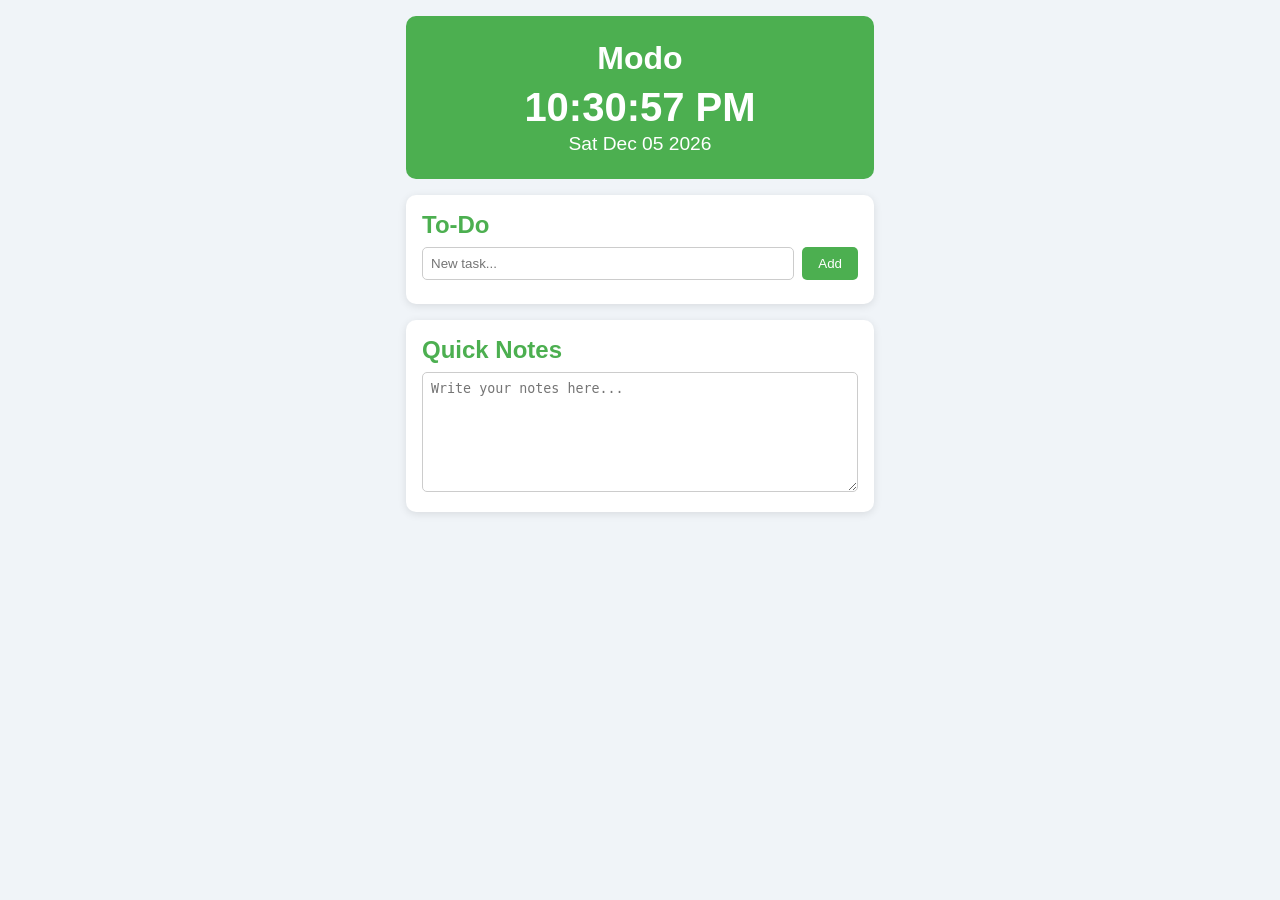
==== index.html @ 969c3216 "Update index.html" ====
<!DOCTYPE html>
<html lang="en">
<head>
  <meta charset="UTF-8" />
  <meta name="viewport" content="width=device-width, initial-scale=1.0" />
  <meta name="apple-mobile-web-app-capable" content="yes" />
  <meta name="apple-mobile-web-app-status-bar-style" content="default" />
  <link rel="manifest" href="manifest.json" />
  <title>Modo</title>
  <link rel="stylesheet" href="style.css" />
  <!-- Early SW registration -->
  <script>
    if ('serviceWorker' in navigator) {
      navigator.serviceWorker.register('/sw.js?v=4', { scope: '/' })
        .then(reg => {
          console.log('SW registered');
          // Force waiting worker to activate immediately
          if (reg.waiting) reg.waiting.postMessage({ type: 'SKIP_WAITING' });
          reg.addEventListener('updatefound', () => {
            const newWorker = reg.installing;
            if (newWorker) {
              newWorker.addEventListener('statechange', () => {
                if (newWorker.state === 'installed' && navigator.serviceWorker.controller) {
                  newWorker.postMessage({ type: 'SKIP_WAITING' });
                }
              });
            }
          });
        })
        .catch(err => console.error('SW registration failed', err));

      // If a new SW takes control, reload the page once to ensure it's fully under control
      navigator.serviceWorker.addEventListener('controllerchange', () => {
        if (!window.reloadedForSW) {
          window.reloadedForSW = true;
          window.location.reload();
        }
      });
    }
  </script>
</head>
<body>
  <header>
    <h1>Modo</h1>
    <div id="clock"></div>
    <div id="date"></div>
  </header>

  <main>
    <section id="todo-section">
      <h2>To-Do</h2>
      <form id="todo-form">
        <input type="text" id="todo-input" placeholder="New task..." required />
        <button type="submit">Add</button>
      </form>
      <ul id="todo-list"></ul>
    </section>

    <section id="notes-section">
      <h2>Quick Notes</h2>
      <textarea id="notes-area" placeholder="Write your notes here..."></textarea>
    </section>
  </main>

  <script src="app.js"></script>
</body>
</html>
---- style.css ----
* {
  margin: 0;
  padding: 0;
  box-sizing: border-box;
}

body {
  font-family: 'Segoe UI', Tahoma, Geneva, Verdana, sans-serif;
  background: #f0f4f8;
  color: #333;
  max-width: 500px;
  margin: auto;
  padding: 1rem;
}

header {
  text-align: center;
  background: #4caf50;
  color: white;
  padding: 1.5rem;
  border-radius: 10px;
  margin-bottom: 1rem;
}

#clock {
  font-size: 2.5rem;
  font-weight: bold;
  margin-top: 0.5rem;
}

#date {
  font-size: 1.2rem;
  margin-top: 0.2rem;
}

main {
  display: flex;
  flex-direction: column;
  gap: 1rem;
}

section {
  background: white;
  padding: 1rem;
  border-radius: 10px;
  box-shadow: 0 2px 8px rgba(0,0,0,0.1);
}

h2 {
  margin-bottom: 0.5rem;
  color: #4caf50;
}

form {
  display: flex;
  gap: 0.5rem;
  margin-bottom: 0.5rem;
}

input[type="text"] {
  flex: 1;
  padding: 0.5rem;
  border: 1px solid #ccc;
  border-radius: 5px;
}

button {
  background: #4caf50;
  color: white;
  border: none;
  padding: 0.5rem 1rem;
  border-radius: 5px;
  cursor: pointer;
}

button:hover {
  background: #45a049;
}

#todo-list {
  list-style: none;
}

#todo-list li {
  display: flex;
  align-items: center;
  gap: 0.5rem;
  padding: 0.5rem 0;
  border-bottom: 1px solid #eee;
}

#todo-list li.completed span {
  text-decoration: line-through;
  color: #888;
}

#notes-area {
  width: 100%;
  height: 120px;
  padding: 0.5rem;
  border: 1px solid #ccc;
  border-radius: 5px;
  resize: vertical;
}
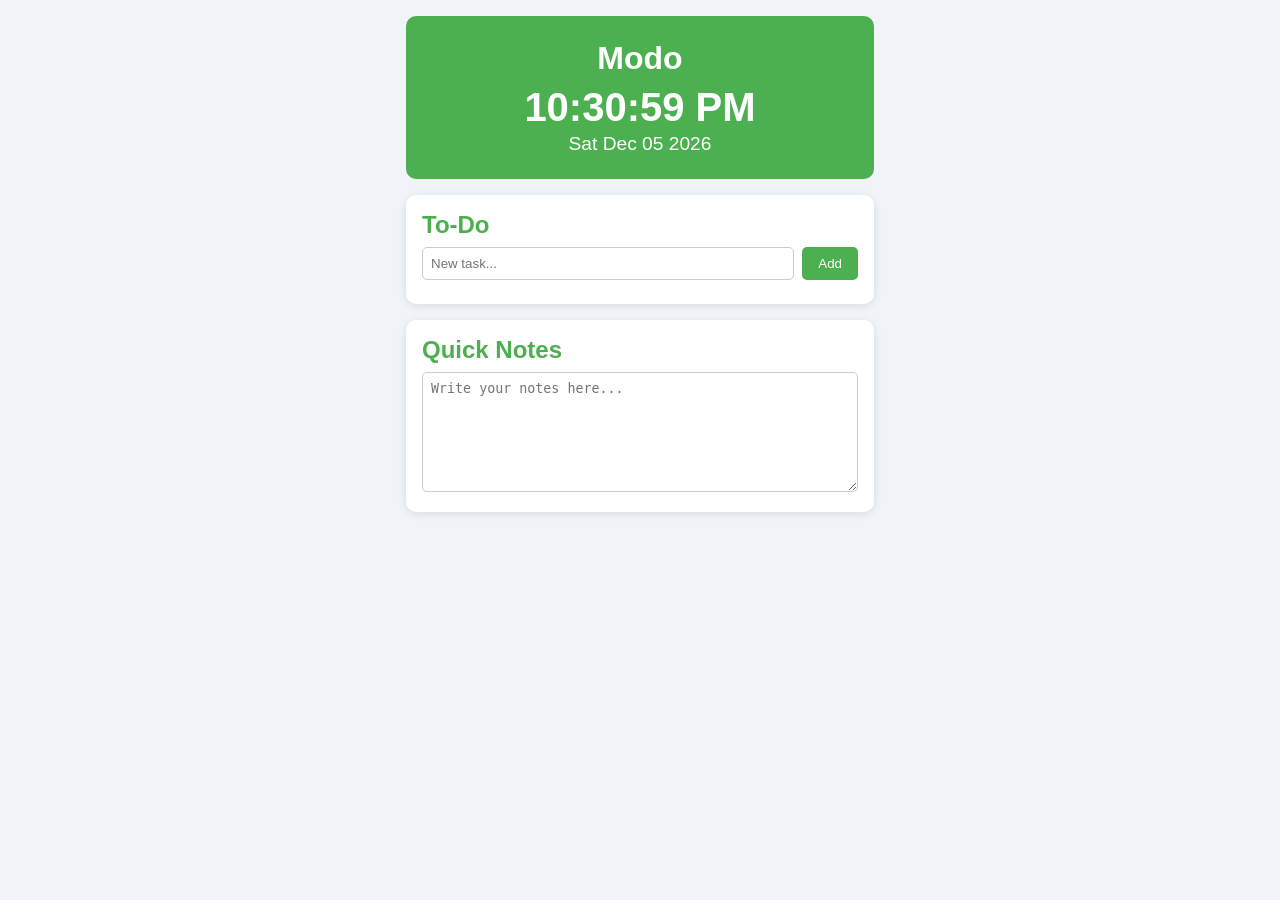
==== commit 14192a66: "Update index.html" ====
--- a/index.html
+++ b/index.html
@@ -8,34 +8,19 @@
   <link rel="manifest" href="manifest.json" />
   <title>Modo</title>
   <link rel="stylesheet" href="style.css" />
-  <!-- Early SW registration -->
+  <!-- Service Worker Registration – early and forced -->
   <script>
     if ('serviceWorker' in navigator) {
-      navigator.serviceWorker.register('/sw.js?v=4', { scope: '/' })
+      navigator.serviceWorker.register('/sw.js', { scope: '/' })
         .then(reg => {
           console.log('SW registered');
-          // Force waiting worker to activate immediately
-          if (reg.waiting) reg.waiting.postMessage({ type: 'SKIP_WAITING' });
-          reg.addEventListener('updatefound', () => {
-            const newWorker = reg.installing;
-            if (newWorker) {
-              newWorker.addEventListener('statechange', () => {
-                if (newWorker.state === 'installed' && navigator.serviceWorker.controller) {
-                  newWorker.postMessage({ type: 'SKIP_WAITING' });
-                }
-              });
-            }
-          });
+          // Wait until SW claims this page
+          return navigator.serviceWorker.ready;
         })
-        .catch(err => console.error('SW registration failed', err));
-
-      // If a new SW takes control, reload the page once to ensure it's fully under control
-      navigator.serviceWorker.addEventListener('controllerchange', () => {
-        if (!window.reloadedForSW) {
-          window.reloadedForSW = true;
-          window.location.reload();
-        }
-      });
+        .then(() => {
+          console.log('SW now controls the page');
+        })
+        .catch(err => console.error('SW failed', err));
     }
   </script>
 </head>
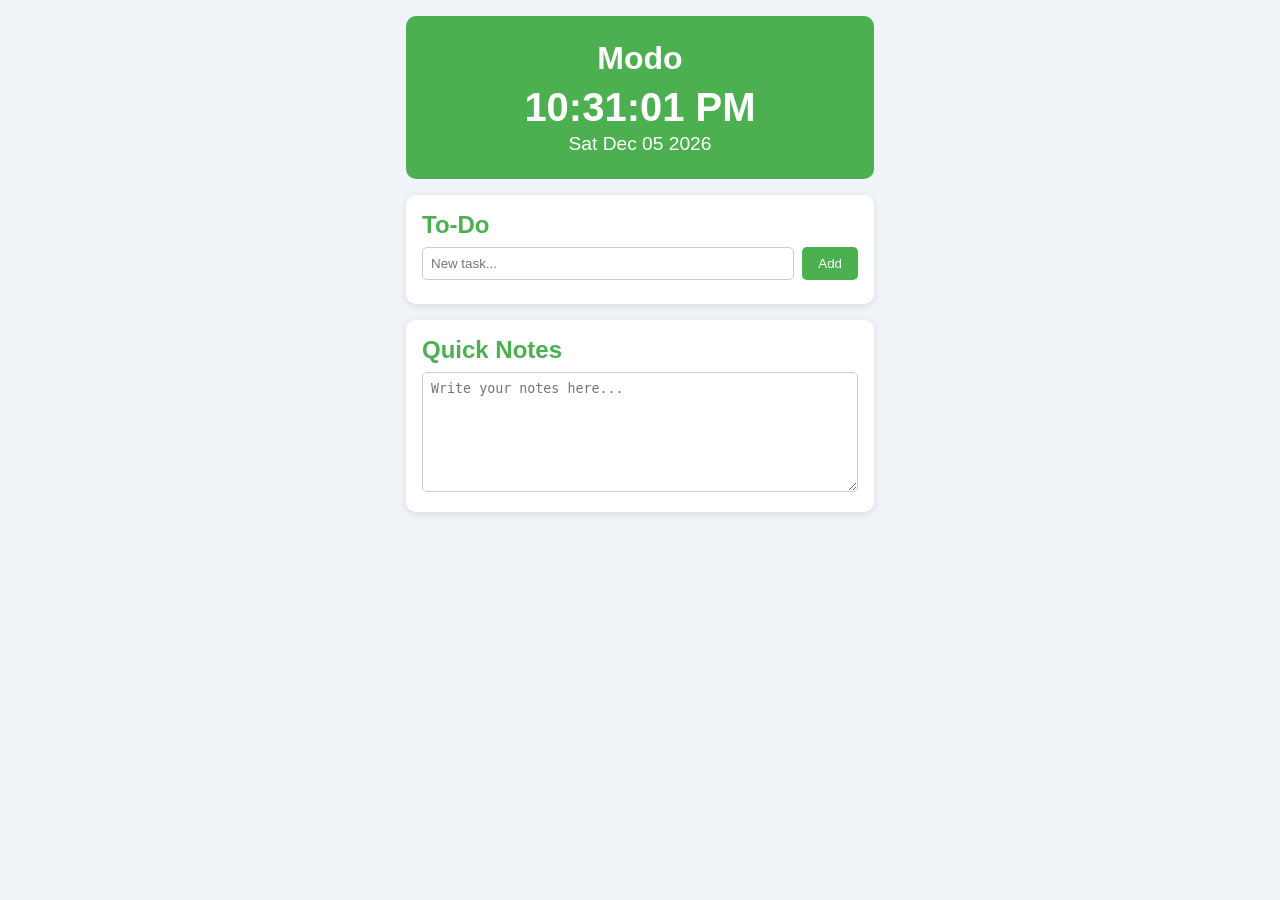
==== commit 31828317: "Update index.html" ====
--- a/index.html
+++ b/index.html
@@ -8,19 +8,22 @@
   <link rel="manifest" href="manifest.json" />
   <title>Modo</title>
   <link rel="stylesheet" href="style.css" />
-  <!-- Service Worker Registration – early and forced -->
+  <!-- 🔥 Guaranteed Service Worker Control -->
   <script>
     if ('serviceWorker' in navigator) {
       navigator.serviceWorker.register('/sw.js', { scope: '/' })
         .then(reg => {
           console.log('SW registered');
-          // Wait until SW claims this page
-          return navigator.serviceWorker.ready;
+          // Agar page already controlled nahi hai, to reload karo – sirf ek baar
+          if (!navigator.serviceWorker.controller) {
+            // Pehle hi reload na ho chuka ho
+            if (!sessionStorage.getItem('sw-reloaded')) {
+              sessionStorage.setItem('sw-reloaded', '1');
+              window.location.reload();
+            }
+          }
         })
-        .then(() => {
-          console.log('SW now controls the page');
-        })
-        .catch(err => console.error('SW failed', err));
+        .catch(err => console.error('SW registration failed:', err));
     }
   </script>
 </head>
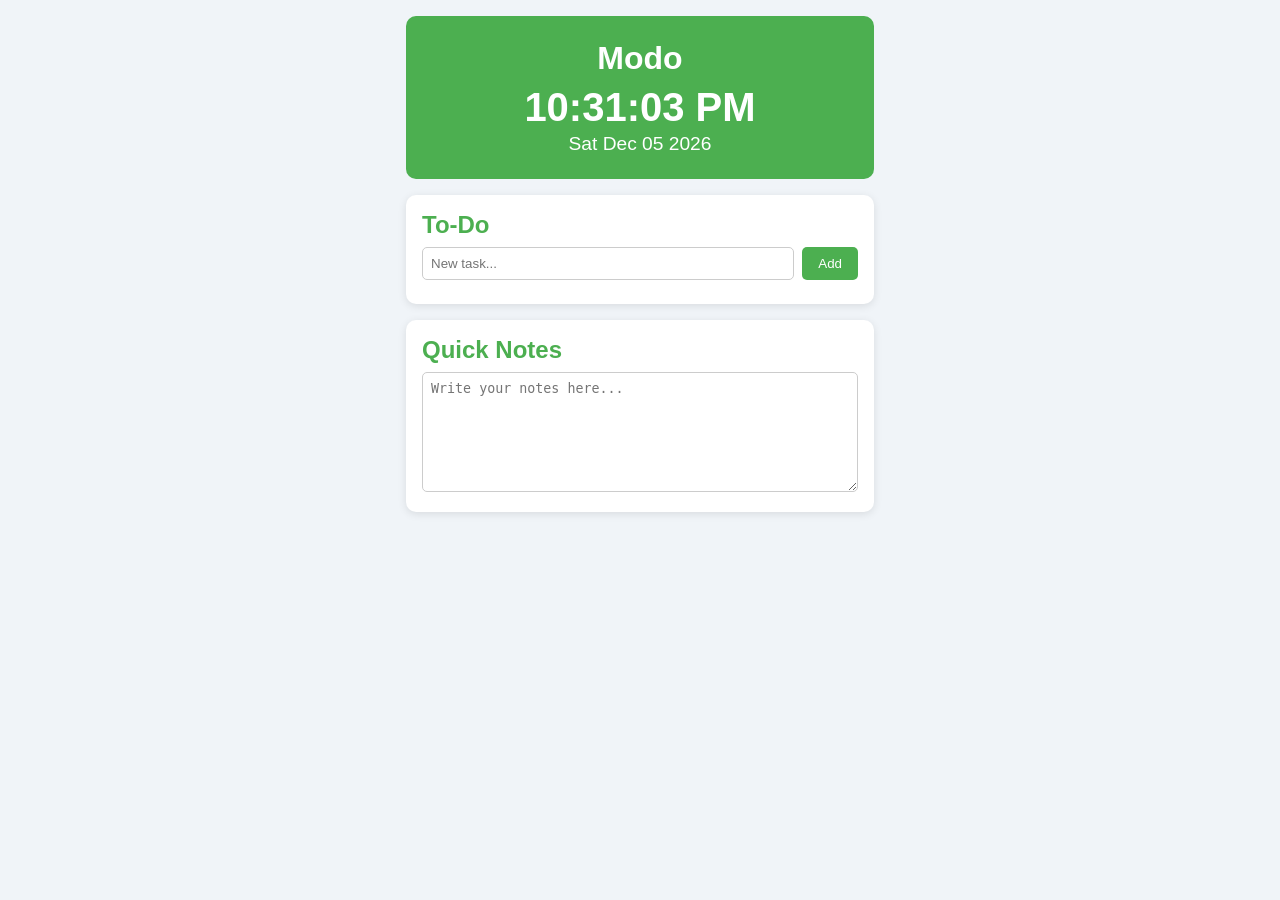
==== commit 3a9d3bc2: "Update index.html" ====
--- a/index.html
+++ b/index.html
@@ -8,21 +8,10 @@
   <link rel="manifest" href="manifest.json" />
   <title>Modo</title>
   <link rel="stylesheet" href="style.css" />
-  <!-- 🔥 Guaranteed Service Worker Control -->
+  <!-- Service Worker Registration -->
   <script>
     if ('serviceWorker' in navigator) {
       navigator.serviceWorker.register('/sw.js', { scope: '/' })
-        .then(reg => {
-          console.log('SW registered');
-          // Agar page already controlled nahi hai, to reload karo – sirf ek baar
-          if (!navigator.serviceWorker.controller) {
-            // Pehle hi reload na ho chuka ho
-            if (!sessionStorage.getItem('sw-reloaded')) {
-              sessionStorage.setItem('sw-reloaded', '1');
-              window.location.reload();
-            }
-          }
-        })
         .catch(err => console.error('SW registration failed:', err));
     }
   </script>
@@ -33,7 +22,6 @@
     <div id="clock"></div>
     <div id="date"></div>
   </header>
-
   <main>
     <section id="todo-section">
       <h2>To-Do</h2>
@@ -43,13 +31,11 @@
       </form>
       <ul id="todo-list"></ul>
     </section>
-
     <section id="notes-section">
       <h2>Quick Notes</h2>
       <textarea id="notes-area" placeholder="Write your notes here..."></textarea>
     </section>
   </main>
-
   <script src="app.js"></script>
 </body>
 </html>
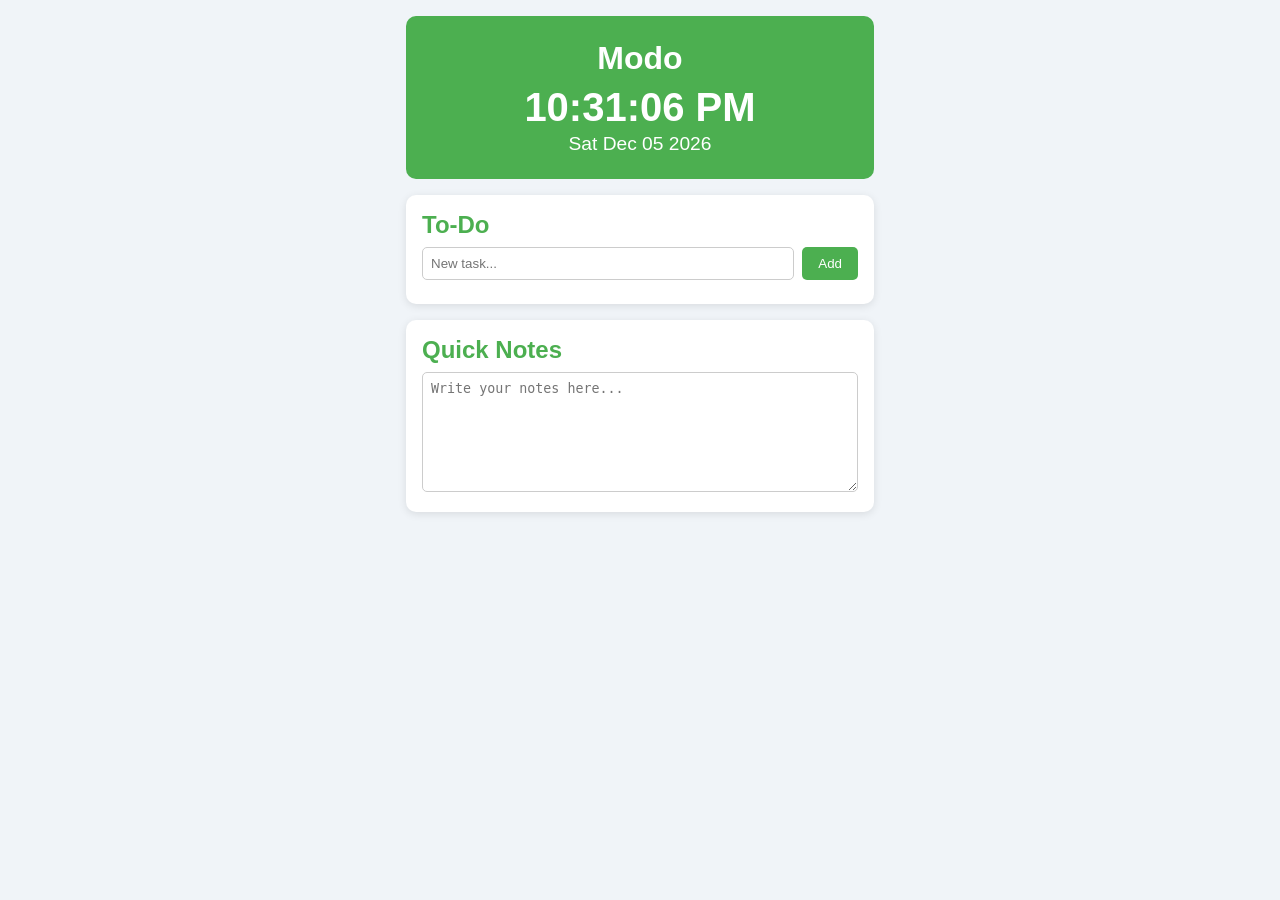
==== commit 3a015584: "Create index.html" ====
--- a/index.html
+++ b/index.html
@@ -3,16 +3,17 @@
 <head>
   <meta charset="UTF-8" />
   <meta name="viewport" content="width=device-width, initial-scale=1.0" />
-  <meta name="apple-mobile-web-app-capable" content="yes" />
-  <meta name="apple-mobile-web-app-status-bar-style" content="default" />
+  <title>Modo</title>
   <link rel="manifest" href="manifest.json" />
-  <title>Modo</title>
   <link rel="stylesheet" href="style.css" />
-  <!-- Service Worker Registration -->
+  <!-- Register SW immediately -->
   <script>
     if ('serviceWorker' in navigator) {
-      navigator.serviceWorker.register('/sw.js', { scope: '/' })
-        .catch(err => console.error('SW registration failed:', err));
+      navigator.serviceWorker.register('sw.js', { scope: '/' })
+        .then(reg => {
+          console.log('Service Worker registered');
+        })
+        .catch(err => console.error('Service Worker failed:', err));
     }
   </script>
 </head>
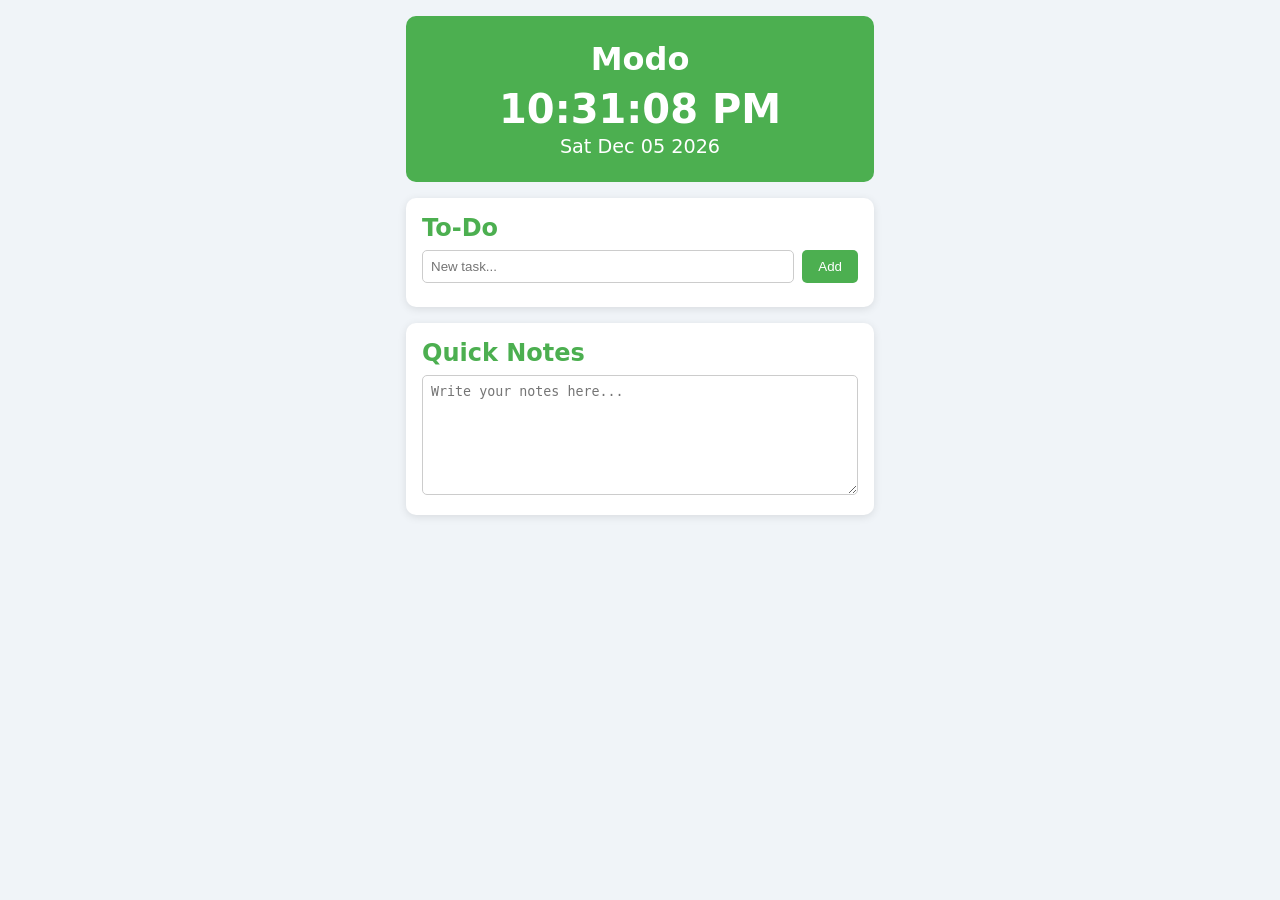
==== commit fb9d6e15: "Update index.html" ====
--- a/index.html
+++ b/index.html
@@ -3,17 +3,17 @@
 <head>
   <meta charset="UTF-8" />
   <meta name="viewport" content="width=device-width, initial-scale=1.0" />
+  <meta name="apple-mobile-web-app-capable" content="yes" />
+  <meta name="apple-mobile-web-app-status-bar-style" content="default" />
+  <link rel="manifest" href="manifest.json" />
   <title>Modo</title>
-  <link rel="manifest" href="manifest.json" />
   <link rel="stylesheet" href="style.css" />
-  <!-- Register SW immediately -->
+  <!-- Service Worker Registration -->
   <script>
     if ('serviceWorker' in navigator) {
-      navigator.serviceWorker.register('sw.js', { scope: '/' })
-        .then(reg => {
-          console.log('Service Worker registered');
-        })
-        .catch(err => console.error('Service Worker failed:', err));
+      navigator.serviceWorker.register('/sw.js', { scope: '/' })
+        .then(reg => console.log('SW registered'))
+        .catch(err => console.error('SW failed', err));
     }
   </script>
 </head>
--- a/style.css
+++ b/style.css
@@ -1,104 +1,16 @@
-* {
-  margin: 0;
-  padding: 0;
-  box-sizing: border-box;
-}
-
-body {
-  font-family: 'Segoe UI', Tahoma, Geneva, Verdana, sans-serif;
-  background: #f0f4f8;
-  color: #333;
-  max-width: 500px;
-  margin: auto;
-  padding: 1rem;
-}
-
-header {
-  text-align: center;
-  background: #4caf50;
-  color: white;
-  padding: 1.5rem;
-  border-radius: 10px;
-  margin-bottom: 1rem;
-}
-
-#clock {
-  font-size: 2.5rem;
-  font-weight: bold;
-  margin-top: 0.5rem;
-}
-
-#date {
-  font-size: 1.2rem;
-  margin-top: 0.2rem;
-}
-
-main {
-  display: flex;
-  flex-direction: column;
-  gap: 1rem;
-}
-
-section {
-  background: white;
-  padding: 1rem;
-  border-radius: 10px;
-  box-shadow: 0 2px 8px rgba(0,0,0,0.1);
-}
-
-h2 {
-  margin-bottom: 0.5rem;
-  color: #4caf50;
-}
-
-form {
-  display: flex;
-  gap: 0.5rem;
-  margin-bottom: 0.5rem;
-}
-
-input[type="text"] {
-  flex: 1;
-  padding: 0.5rem;
-  border: 1px solid #ccc;
-  border-radius: 5px;
-}
-
-button {
-  background: #4caf50;
-  color: white;
-  border: none;
-  padding: 0.5rem 1rem;
-  border-radius: 5px;
-  cursor: pointer;
-}
-
-button:hover {
-  background: #45a049;
-}
-
-#todo-list {
-  list-style: none;
-}
-
-#todo-list li {
-  display: flex;
-  align-items: center;
-  gap: 0.5rem;
-  padding: 0.5rem 0;
-  border-bottom: 1px solid #eee;
-}
-
-#todo-list li.completed span {
-  text-decoration: line-through;
-  color: #888;
-}
-
-#notes-area {
-  width: 100%;
-  height: 120px;
-  padding: 0.5rem;
-  border: 1px solid #ccc;
-  border-radius: 5px;
-  resize: vertical;
-}+*{margin:0;padding:0;box-sizing:border-box}
+body{font-family:system-ui;background:#f0f4f8;color:#333;max-width:500px;margin:auto;padding:1rem}
+header{text-align:center;background:#4caf50;color:#fff;padding:1.5rem;border-radius:10px;margin-bottom:1rem}
+#clock{font-size:2.5rem;font-weight:bold;margin-top:.5rem}
+#date{font-size:1.2rem;margin-top:.2rem}
+main{display:flex;flex-direction:column;gap:1rem}
+section{background:#fff;padding:1rem;border-radius:10px;box-shadow:0 2px 8px rgba(0,0,0,0.1)}
+h2{margin-bottom:.5rem;color:#4caf50}
+form{display:flex;gap:.5rem;margin-bottom:.5rem}
+input[type="text"]{flex:1;padding:.5rem;border:1px solid #ccc;border-radius:5px}
+button{background:#4caf50;color:#fff;border:none;padding:.5rem 1rem;border-radius:5px;cursor:pointer}
+button:hover{background:#45a049}
+#todo-list{list-style:none}
+#todo-list li{display:flex;align-items:center;gap:.5rem;padding:.5rem 0;border-bottom:1px solid #eee}
+#todo-list li.completed span{text-decoration:line-through;color:#888}
+#notes-area{width:100%;height:120px;padding:.5rem;border:1px solid #ccc;border-radius:5px;resize:vertical}
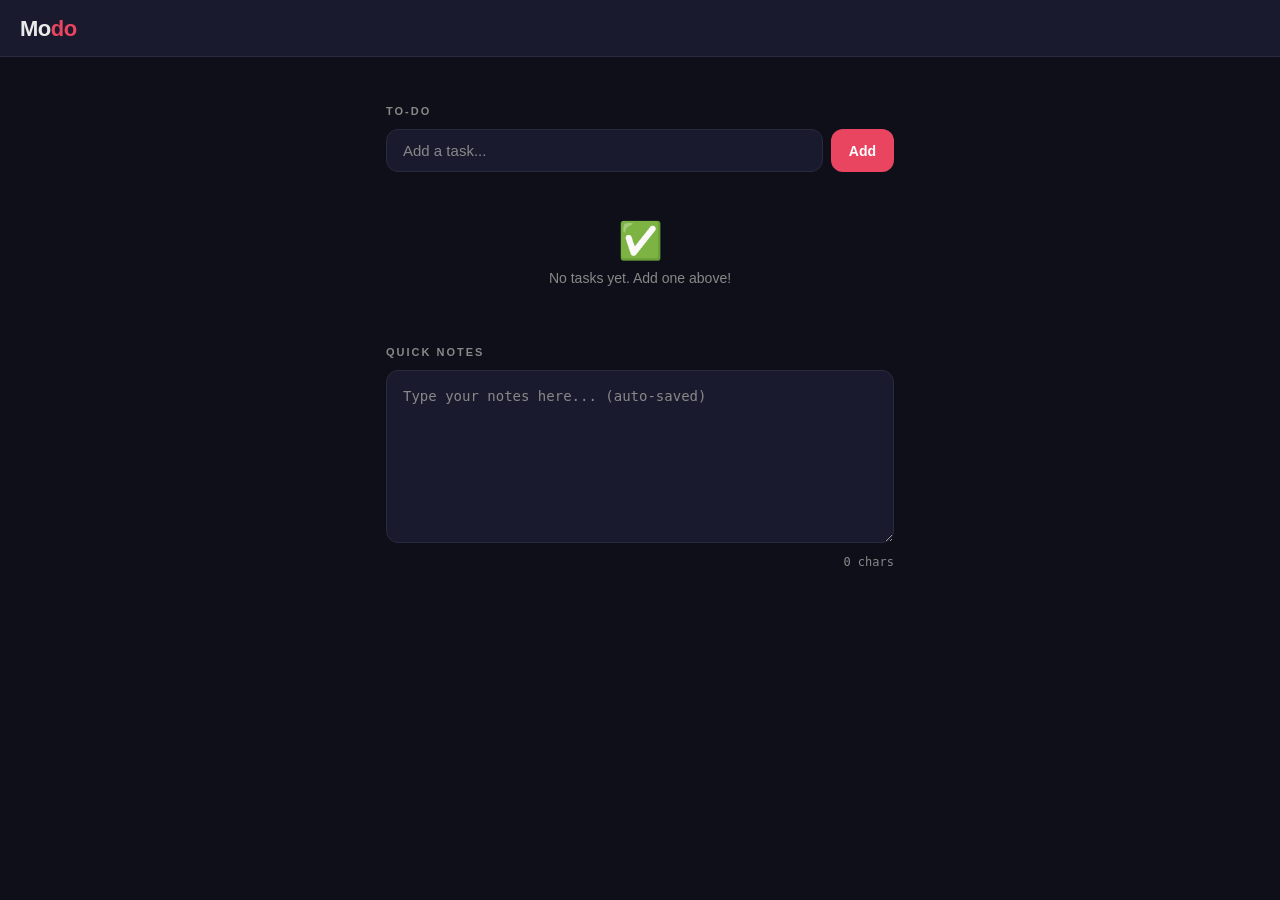
==== commit 6a139570: "Add files via upload" ====
--- a/index.html
+++ b/index.html
@@ -1,42 +1,530 @@
 <!DOCTYPE html>
 <html lang="en">
 <head>
+  <!-- ✅ PWA REQUIRED META TAGS -->
   <meta charset="UTF-8" />
-  <meta name="viewport" content="width=device-width, initial-scale=1.0" />
+  <meta name="viewport" content="width=device-width, initial-scale=1.0, viewport-fit=cover" />
+  <meta http-equiv="X-UA-Compatible" content="ie=edge" />
+
+  <!-- ✅ App Identity -->
+  <title>Modo</title>
+  <meta name="description" content="Modo - Your simple To-Do and Quick Notes app. Offline ready." />
+  <meta name="application-name" content="Modo" />
+  <meta name="keywords" content="todo, notes, productivity, offline, pwa" />
+
+  <!-- ✅ PWA Manifest -->
+  <link rel="manifest" href="/manifest.json" />
+
+  <!-- ✅ Theme Colors -->
+  <meta name="theme-color" content="#1a1a2e" />
+  <meta name="msapplication-TileColor" content="#1a1a2e" />
+  <meta name="msapplication-TileImage" content="/icons/icon-144x144.png" />
+  <meta name="msapplication-config" content="/browserconfig.xml" />
+
+  <!-- ✅ Apple / iOS PWA Support -->
   <meta name="apple-mobile-web-app-capable" content="yes" />
-  <meta name="apple-mobile-web-app-status-bar-style" content="default" />
-  <link rel="manifest" href="manifest.json" />
-  <title>Modo</title>
-  <link rel="stylesheet" href="style.css" />
-  <!-- Service Worker Registration -->
-  <script>
-    if ('serviceWorker' in navigator) {
-      navigator.serviceWorker.register('/sw.js', { scope: '/' })
-        .then(reg => console.log('SW registered'))
-        .catch(err => console.error('SW failed', err));
-    }
-  </script>
+  <meta name="apple-mobile-web-app-status-bar-style" content="black-translucent" />
+  <meta name="apple-mobile-web-app-title" content="Modo" />
+  <link rel="apple-touch-icon" href="/icons/icon-152x152.png" />
+  <link rel="apple-touch-icon" sizes="72x72" href="/icons/icon-72x72.png" />
+  <link rel="apple-touch-icon" sizes="96x96" href="/icons/icon-96x96.png" />
+  <link rel="apple-touch-icon" sizes="128x128" href="/icons/icon-128x128.png" />
+  <link rel="apple-touch-icon" sizes="144x144" href="/icons/icon-144x144.png" />
+  <link rel="apple-touch-icon" sizes="152x152" href="/icons/icon-152x152.png" />
+  <link rel="apple-touch-icon" sizes="192x192" href="/icons/icon-192x192.png" />
+  <link rel="apple-touch-startup-image" href="/icons/icon-512x512.png" />
+
+  <!-- ✅ Favicons -->
+  <link rel="icon" type="image/png" sizes="32x32" href="/icons/icon-96x96.png" />
+  <link rel="icon" type="image/png" sizes="16x16" href="/icons/icon-72x72.png" />
+  <link rel="shortcut icon" href="/icons/icon-96x96.png" />
+
+  <!-- ✅ Open Graph (for sharing) -->
+  <meta property="og:type" content="website" />
+  <meta property="og:title" content="Modo - To-Do & Quick Notes" />
+  <meta property="og:description" content="Simple, fast, offline-ready productivity app." />
+  <meta property="og:image" content="/icons/icon-512x512.png" />
+  <meta property="og:url" content="https://modo-nu.vercel.app/" />
+
+  <!-- ✅ Twitter Card -->
+  <meta name="twitter:card" content="summary" />
+  <meta name="twitter:title" content="Modo" />
+  <meta name="twitter:description" content="Simple To-Do & Notes app" />
+  <meta name="twitter:image" content="/icons/icon-512x512.png" />
+
+  <!-- ✅ Security -->
+  <meta http-equiv="Content-Security-Policy" content="default-src 'self'; style-src 'self' 'unsafe-inline' https://fonts.googleapis.com; font-src 'self' https://fonts.gstatic.com; script-src 'self' 'unsafe-inline';" />
+  <meta name="referrer" content="no-referrer" />
+
+  <!-- ✅ Fonts -->
+  <link rel="preconnect" href="https://fonts.googleapis.com" />
+  <link rel="preconnect" href="https://fonts.gstatic.com" crossorigin />
+  <link href="https://fonts.googleapis.com/css2?family=DM+Sans:wght@400;500;600;700&family=DM+Mono:wght@400;500&display=swap" rel="stylesheet" />
+
+  <style>
+    :root {
+      --bg: #0f0f1a;
+      --surface: #1a1a2e;
+      --surface2: #16213e;
+      --accent: #e94560;
+      --accent2: #0f3460;
+      --text: #eaeaea;
+      --text-muted: #888;
+      --border: #2a2a3e;
+      --success: #4ecca3;
+      --radius: 12px;
+      --font: 'DM Sans', sans-serif;
+      --mono: 'DM Mono', monospace;
+    }
+
+    * { margin: 0; padding: 0; box-sizing: border-box; -webkit-tap-highlight-color: transparent; }
+
+    body {
+      font-family: var(--font);
+      background: var(--bg);
+      color: var(--text);
+      min-height: 100vh;
+      min-height: 100dvh;
+      overflow-x: hidden;
+    }
+
+    /* ---- HEADER ---- */
+    header {
+      background: var(--surface);
+      padding: 16px 20px 14px;
+      display: flex;
+      align-items: center;
+      justify-content: space-between;
+      border-bottom: 1px solid var(--border);
+      position: sticky;
+      top: 0;
+      z-index: 100;
+    }
+
+    .logo {
+      font-size: 22px;
+      font-weight: 700;
+      letter-spacing: -0.5px;
+      color: var(--text);
+    }
+
+    .logo span { color: var(--accent); }
+
+    .offline-badge {
+      font-size: 11px;
+      background: var(--accent2);
+      color: var(--success);
+      padding: 3px 8px;
+      border-radius: 20px;
+      font-family: var(--mono);
+      display: none;
+    }
+
+    .offline-badge.show { display: block; }
+
+    /* ---- MAIN ---- */
+    main {
+      max-width: 540px;
+      margin: 0 auto;
+      padding: 20px 16px 120px;
+    }
+
+    /* ---- SECTION TITLE ---- */
+    .section-title {
+      font-size: 11px;
+      font-weight: 600;
+      letter-spacing: 2px;
+      text-transform: uppercase;
+      color: var(--text-muted);
+      margin-bottom: 12px;
+      margin-top: 28px;
+    }
+
+    /* ---- TODO INPUT ---- */
+    .input-row {
+      display: flex;
+      gap: 8px;
+      margin-bottom: 16px;
+    }
+
+    .input-row input {
+      flex: 1;
+      background: var(--surface);
+      border: 1.5px solid var(--border);
+      color: var(--text);
+      padding: 12px 16px;
+      border-radius: var(--radius);
+      font-family: var(--font);
+      font-size: 15px;
+      outline: none;
+      transition: border-color 0.2s;
+    }
+
+    .input-row input:focus { border-color: var(--accent); }
+    .input-row input::placeholder { color: var(--text-muted); }
+
+    .btn {
+      background: var(--accent);
+      color: white;
+      border: none;
+      padding: 12px 18px;
+      border-radius: var(--radius);
+      font-family: var(--font);
+      font-size: 14px;
+      font-weight: 600;
+      cursor: pointer;
+      transition: opacity 0.15s, transform 0.1s;
+      white-space: nowrap;
+    }
+
+    .btn:active { opacity: 0.8; transform: scale(0.97); }
+
+    /* ---- TODO LIST ---- */
+    #todo-list { display: flex; flex-direction: column; gap: 8px; }
+
+    .todo-item {
+      background: var(--surface);
+      border: 1.5px solid var(--border);
+      border-radius: var(--radius);
+      padding: 14px 16px;
+      display: flex;
+      align-items: center;
+      gap: 12px;
+      animation: slideIn 0.2s ease;
+    }
+
+    .todo-item.done .todo-text {
+      text-decoration: line-through;
+      color: var(--text-muted);
+    }
+
+    @keyframes slideIn {
+      from { opacity: 0; transform: translateY(-6px); }
+      to { opacity: 1; transform: translateY(0); }
+    }
+
+    .todo-check {
+      width: 22px;
+      height: 22px;
+      border-radius: 6px;
+      border: 2px solid var(--border);
+      background: transparent;
+      cursor: pointer;
+      flex-shrink: 0;
+      display: flex;
+      align-items: center;
+      justify-content: center;
+      transition: all 0.15s;
+    }
+
+    .todo-item.done .todo-check {
+      background: var(--success);
+      border-color: var(--success);
+    }
+
+    .todo-check::after {
+      content: '✓';
+      color: var(--bg);
+      font-size: 13px;
+      font-weight: 700;
+      display: none;
+    }
+
+    .todo-item.done .todo-check::after { display: block; }
+
+    .todo-text { flex: 1; font-size: 15px; line-height: 1.4; }
+
+    .todo-del {
+      background: none;
+      border: none;
+      color: var(--text-muted);
+      cursor: pointer;
+      font-size: 18px;
+      padding: 4px;
+      line-height: 1;
+      opacity: 0.5;
+      transition: opacity 0.15s;
+    }
+
+    .todo-del:hover { opacity: 1; color: var(--accent); }
+
+    /* ---- NOTES ---- */
+    #notes-area {
+      width: 100%;
+      min-height: 160px;
+      background: var(--surface);
+      border: 1.5px solid var(--border);
+      border-radius: var(--radius);
+      color: var(--text);
+      font-family: var(--mono);
+      font-size: 14px;
+      line-height: 1.7;
+      padding: 14px 16px;
+      resize: vertical;
+      outline: none;
+      transition: border-color 0.2s;
+    }
+
+    #notes-area:focus { border-color: var(--accent); }
+    #notes-area::placeholder { color: var(--text-muted); }
+
+    .notes-footer {
+      display: flex;
+      justify-content: space-between;
+      align-items: center;
+      margin-top: 8px;
+    }
+
+    .notes-saved {
+      font-size: 12px;
+      color: var(--success);
+      font-family: var(--mono);
+      opacity: 0;
+      transition: opacity 0.3s;
+    }
+
+    .notes-saved.show { opacity: 1; }
+
+    .char-count {
+      font-size: 12px;
+      color: var(--text-muted);
+      font-family: var(--mono);
+    }
+
+    /* ---- EMPTY STATE ---- */
+    .empty {
+      text-align: center;
+      padding: 32px 0;
+      color: var(--text-muted);
+      font-size: 14px;
+    }
+
+    .empty-icon { font-size: 36px; margin-bottom: 8px; }
+
+    /* ---- INSTALL BANNER ---- */
+    #install-banner {
+      position: fixed;
+      bottom: 20px;
+      left: 16px;
+      right: 16px;
+      max-width: 508px;
+      margin: 0 auto;
+      background: var(--surface2);
+      border: 1.5px solid var(--accent);
+      border-radius: 14px;
+      padding: 16px;
+      display: none;
+      align-items: center;
+      gap: 12px;
+      z-index: 999;
+      box-shadow: 0 8px 32px rgba(0,0,0,0.4);
+      animation: slideUp 0.3s ease;
+    }
+
+    #install-banner.show { display: flex; }
+
+    @keyframes slideUp {
+      from { transform: translateY(20px); opacity: 0; }
+      to { transform: translateY(0); opacity: 1; }
+    }
+
+    .install-text { flex: 1; font-size: 14px; line-height: 1.4; }
+    .install-text strong { color: var(--accent); }
+
+    .install-btns { display: flex; gap: 8px; }
+
+    .btn-sm {
+      padding: 8px 14px;
+      border-radius: 8px;
+      font-size: 13px;
+      font-weight: 600;
+      cursor: pointer;
+      border: none;
+      font-family: var(--font);
+    }
+
+    .btn-install { background: var(--accent); color: white; }
+    .btn-dismiss { background: var(--border); color: var(--text-muted); }
+  </style>
 </head>
 <body>
+
   <header>
-    <h1>Modo</h1>
-    <div id="clock"></div>
-    <div id="date"></div>
+    <div class="logo">Mo<span>do</span></div>
+    <span class="offline-badge" id="offline-badge">● Offline</span>
   </header>
+
   <main>
-    <section id="todo-section">
-      <h2>To-Do</h2>
-      <form id="todo-form">
-        <input type="text" id="todo-input" placeholder="New task..." required />
-        <button type="submit">Add</button>
-      </form>
-      <ul id="todo-list"></ul>
-    </section>
-    <section id="notes-section">
-      <h2>Quick Notes</h2>
-      <textarea id="notes-area" placeholder="Write your notes here..."></textarea>
-    </section>
+    <!-- TO-DO SECTION -->
+    <div class="section-title">To-Do</div>
+    <div class="input-row">
+      <input type="text" id="todo-input" placeholder="Add a task..." maxlength="200" autocomplete="off" />
+      <button class="btn" onclick="addTodo()">Add</button>
+    </div>
+    <div id="todo-list"></div>
+
+    <!-- QUICK NOTES SECTION -->
+    <div class="section-title">Quick Notes</div>
+    <textarea id="notes-area" placeholder="Type your notes here... (auto-saved)" rows="6"></textarea>
+    <div class="notes-footer">
+      <span class="notes-saved" id="notes-saved">✓ Saved</span>
+      <span class="char-count" id="char-count">0 chars</span>
+    </div>
   </main>
-  <script src="app.js"></script>
+
+  <!-- PWA Install Banner -->
+  <div id="install-banner">
+    <div class="install-text">
+      <strong>Install Modo</strong><br/>
+      Add to home screen for offline access
+    </div>
+    <div class="install-btns">
+      <button class="btn-sm btn-dismiss" onclick="dismissInstall()">Later</button>
+      <button class="btn-sm btn-install" onclick="installApp()">Install</button>
+    </div>
+  </div>
+
+  <script>
+    // ======= DATA LAYER (localStorage) =======
+    let todos = JSON.parse(localStorage.getItem('modo-todos') || '[]');
+    let notes = localStorage.getItem('modo-notes') || '';
+
+    function saveTodos() {
+      localStorage.setItem('modo-todos', JSON.stringify(todos));
+    }
+
+    function saveNotes(val) {
+      localStorage.setItem('modo-notes', val);
+    }
+
+    // ======= RENDER TODOS =======
+    function renderTodos() {
+      const list = document.getElementById('todo-list');
+      if (todos.length === 0) {
+        list.innerHTML = '<div class="empty"><div class="empty-icon">✅</div>No tasks yet. Add one above!</div>';
+        return;
+      }
+      list.innerHTML = todos.map((t, i) => `
+        <div class="todo-item ${t.done ? 'done' : ''}" id="todo-${i}">
+          <div class="todo-check" onclick="toggleTodo(${i})"></div>
+          <span class="todo-text">${escHtml(t.text)}</span>
+          <button class="todo-del" onclick="deleteTodo(${i})" aria-label="Delete">×</button>
+        </div>
+      `).join('');
+    }
+
+    function escHtml(s) {
+      return s.replace(/&/g,'&amp;').replace(/</g,'&lt;').replace(/>/g,'&gt;').replace(/"/g,'&quot;');
+    }
+
+    function addTodo() {
+      const input = document.getElementById('todo-input');
+      const text = input.value.trim();
+      if (!text) return;
+      todos.unshift({ text, done: false, created: Date.now() });
+      saveTodos();
+      renderTodos();
+      input.value = '';
+      input.focus();
+    }
+
+    function toggleTodo(i) {
+      todos[i].done = !todos[i].done;
+      saveTodos();
+      renderTodos();
+    }
+
+    function deleteTodo(i) {
+      todos.splice(i, 1);
+      saveTodos();
+      renderTodos();
+    }
+
+    // Enter key support
+    document.getElementById('todo-input').addEventListener('keydown', (e) => {
+      if (e.key === 'Enter') addTodo();
+    });
+
+    // ======= NOTES =======
+    const notesArea = document.getElementById('notes-area');
+    const notesSaved = document.getElementById('notes-saved');
+    const charCount = document.getElementById('char-count');
+    notesArea.value = notes;
+    charCount.textContent = notes.length + ' chars';
+
+    let saveTimeout;
+    notesArea.addEventListener('input', () => {
+      charCount.textContent = notesArea.value.length + ' chars';
+      clearTimeout(saveTimeout);
+      saveTimeout = setTimeout(() => {
+        saveNotes(notesArea.value);
+        notesSaved.classList.add('show');
+        setTimeout(() => notesSaved.classList.remove('show'), 2000);
+      }, 600);
+    });
+
+    // ======= INIT =======
+    renderTodos();
+
+    // ======= SERVICE WORKER =======
+    if ('serviceWorker' in navigator) {
+      window.addEventListener('load', () => {
+        navigator.serviceWorker.register('/sw.js')
+          .then(reg => console.log('SW registered:', reg.scope))
+          .catch(err => console.warn('SW failed:', err));
+      });
+    }
+
+    // ======= OFFLINE DETECTION =======
+    function updateOnlineStatus() {
+      const badge = document.getElementById('offline-badge');
+      if (!navigator.onLine) {
+        badge.classList.add('show');
+      } else {
+        badge.classList.remove('show');
+      }
+    }
+    window.addEventListener('online', updateOnlineStatus);
+    window.addEventListener('offline', updateOnlineStatus);
+    updateOnlineStatus();
+
+    // ======= PWA INSTALL =======
+    let deferredPrompt;
+
+    window.addEventListener('beforeinstallprompt', (e) => {
+      e.preventDefault();
+      deferredPrompt = e;
+      const alreadyDismissed = localStorage.getItem('modo-install-dismissed');
+      if (!alreadyDismissed) {
+        setTimeout(() => {
+          document.getElementById('install-banner').classList.add('show');
+        }, 3000);
+      }
+    });
+
+    function installApp() {
+      if (deferredPrompt) {
+        deferredPrompt.prompt();
+        deferredPrompt.userChoice.then(() => {
+          deferredPrompt = null;
+          document.getElementById('install-banner').classList.remove('show');
+        });
+      }
+    }
+
+    function dismissInstall() {
+      document.getElementById('install-banner').classList.remove('show');
+      localStorage.setItem('modo-install-dismissed', '1');
+    }
+
+    // Handle URL shortcuts
+    const urlParams = new URLSearchParams(window.location.search);
+    if (urlParams.get('action') === 'add-todo') {
+      document.getElementById('todo-input').focus();
+    } else if (urlParams.get('action') === 'add-note') {
+      notesArea.focus();
+    }
+  </script>
+
 </body>
-</html>+</html>
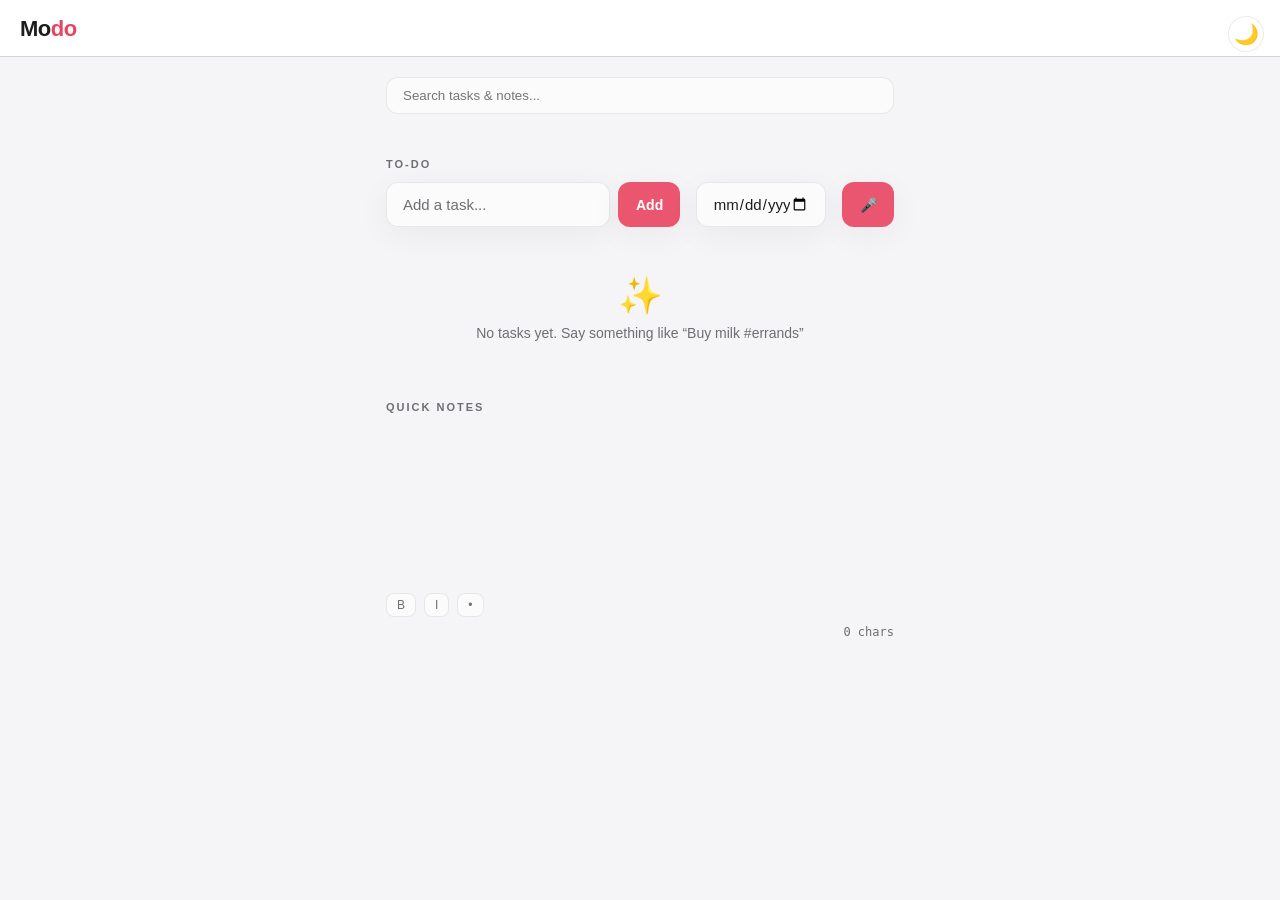
==== commit 26d215da: "Update index.html" ====
--- a/index.html
+++ b/index.html
@@ -61,6 +61,7 @@
   <link rel="preconnect" href="https://fonts.gstatic.com" crossorigin />
   <link href="https://fonts.googleapis.com/css2?family=DM+Sans:wght@400;500;600;700&family=DM+Mono:wght@400;500&display=swap" rel="stylesheet" />
 
+  <!-- ✅ Original Styles -->
   <style>
     :root {
       --bg: #0f0f1a;
@@ -346,6 +347,9 @@
     .btn-install { background: var(--accent); color: white; }
     .btn-dismiss { background: var(--border); color: var(--text-muted); }
   </style>
+
+  <!-- ⭐️ NEW: Advanced modern styles (glassmorphism, dark/light, etc.) -->
+  <link rel="stylesheet" href="advanced-styles.css">
 </head>
 <body>
 
@@ -526,5 +530,7 @@
     }
   </script>
 
+  <!-- ⭐️ NEW: All advanced features (drop‑in, no existing code harmed) -->
+  <script src="advanced-script.js" defer></script>
 </body>
-</html>
+</html>
--- a/advanced-styles.css
+++ b/advanced-styles.css
@@ -0,0 +1,190 @@
+/* ========== MODERN OVERRIDES & ENHANCEMENTS ========== */
+:root {
+  --glass-bg: rgba(255, 255, 255, 0.05);
+  --glass-border: rgba(255, 255, 255, 0.08);
+  --glass-shadow: 0 8px 32px rgba(0, 0, 0, 0.2);
+  --blur: blur(20px);
+  --accent-rgb: 233, 69, 96; /* default accent */
+  --easing: cubic-bezier(0.16, 1, 0.3, 1);
+  --text-primary: #eaeaea;
+  --text-secondary: #888;
+  --surface-glass: rgba(26, 26, 46, 0.7);
+}
+
+/* Light mode overrides */
+body.light-mode {
+  --bg: #f5f5f7;
+  --surface: #ffffff;
+  --surface2: #e8e8ed;
+  --text: #1d1d1f;
+  --text-muted: #6e6e73;
+  --border: #d2d2d7;
+  --glass-bg: rgba(255, 255, 255, 0.6);
+  --glass-border: rgba(0, 0, 0, 0.08);
+  --glass-shadow: 0 8px 32px rgba(0, 0, 0, 0.05);
+  --surface-glass: rgba(255, 255, 255, 0.7);
+}
+
+/* Apply glass to cards */
+.todo-item, #notes-area, .input-row input, .btn {
+  background: var(--glass-bg) !important;
+  backdrop-filter: var(--blur);
+  -webkit-backdrop-filter: var(--blur);
+  border: 1px solid var(--glass-border) !important;
+  box-shadow: var(--glass-shadow);
+  transition: transform 0.2s var(--easing), box-shadow 0.3s var(--easing);
+}
+
+.todo-item:hover {
+  transform: translateY(-2px);
+  box-shadow: 0 12px 40px rgba(0,0,0,0.25);
+}
+
+.btn {
+  background: rgba(233, 69, 96, 0.9) !important;
+  backdrop-filter: blur(10px);
+  border: none !important;
+  position: relative;
+  overflow: hidden;
+}
+
+/* Ripple effect */
+.btn::after {
+  content: '';
+  position: absolute;
+  top: 50%; left: 50%;
+  width: 0; height: 0;
+  border-radius: 50%;
+  background: rgba(255,255,255,0.3);
+  transform: translate(-50%, -50%);
+  transition: width 0.6s, height 0.6s;
+}
+.btn:active::after {
+  width: 300px; height: 300px;
+}
+
+/* Theme toggle */
+#theme-toggle {
+  position: absolute;
+  top: 16px;
+  right: 16px;
+  background: none;
+  border: none;
+  font-size: 20px;
+  color: var(--text-muted);
+  cursor: pointer;
+  z-index: 110;
+  width: 36px; height: 36px;
+  display: flex;
+  align-items: center;
+  justify-content: center;
+  border-radius: 50%;
+  background: var(--glass-bg);
+  backdrop-filter: blur(10px);
+  border: 1px solid var(--glass-border);
+}
+
+/* Category tags */
+.tag {
+  display: inline-block;
+  padding: 2px 8px;
+  border-radius: 12px;
+  font-size: 11px;
+  font-weight: 600;
+  margin-right: 6px;
+  background: rgba(233,69,96,0.15);
+  color: var(--accent);
+}
+
+/* Due date badge */
+.due-badge {
+  font-size: 12px;
+  background: var(--surface2);
+  border-radius: 6px;
+  padding: 2px 8px;
+  color: var(--text-muted);
+  margin-left: 8px;
+  white-space: nowrap;
+}
+.due-badge.overdue { color: var(--accent); font-weight: 600; }
+
+/* Drag & drop */
+.todo-item.dragging {
+  opacity: 0.5;
+  transform: scale(0.98);
+}
+.todo-item.drag-over {
+  border-top: 2px solid var(--accent);
+}
+
+/* Swipe actions */
+.todo-item {
+  position: relative;
+  overflow: hidden;
+}
+.swipe-action {
+  position: absolute;
+  top: 0; bottom: 0;
+  width: 80px;
+  display: flex;
+  align-items: center;
+  justify-content: center;
+  color: white;
+  font-weight: bold;
+  opacity: 0;
+  transition: opacity 0.2s;
+}
+.swipe-left { right: 0; background: var(--accent); }
+.swipe-right { left: 0; background: var(--success); }
+.todo-item.swiping .swipe-action { opacity: 1; }
+
+/* Rich notes toolbar */
+#notes-toolbar {
+  display: flex;
+  gap: 8px;
+  margin-top: 8px;
+  flex-wrap: wrap;
+}
+#notes-toolbar button {
+  background: var(--glass-bg);
+  backdrop-filter: blur(10px);
+  border: 1px solid var(--glass-border);
+  color: var(--text-muted);
+  padding: 4px 10px;
+  border-radius: 8px;
+  cursor: pointer;
+  font-size: 12px;
+}
+#notes-toolbar button:hover { color: var(--accent); }
+
+/* Search */
+#search-bar {
+  margin-bottom: 16px;
+  background: var(--glass-bg);
+  backdrop-filter: blur(10px);
+  border: 1px solid var(--glass-border);
+  border-radius: 12px;
+  padding: 10px 16px;
+  color: var(--text);
+  width: 100%;
+  font-family: var(--font);
+}
+
+/* Pomodoro overlay */
+#pomodoro-panel {
+  position: fixed;
+  bottom: 20px;
+  left: 50%;
+  transform: translateX(-50%);
+  background: var(--surface-glass);
+  backdrop-filter: blur(20px);
+  border-radius: 20px;
+  padding: 16px 24px;
+  display: flex;
+  align-items: center;
+  gap: 12px;
+  z-index: 200;
+  border: 1px solid var(--glass-border);
+  box-shadow: var(--glass-shadow);
+}
+#timer-display { font-size: 24px; font-weight: 700; }
